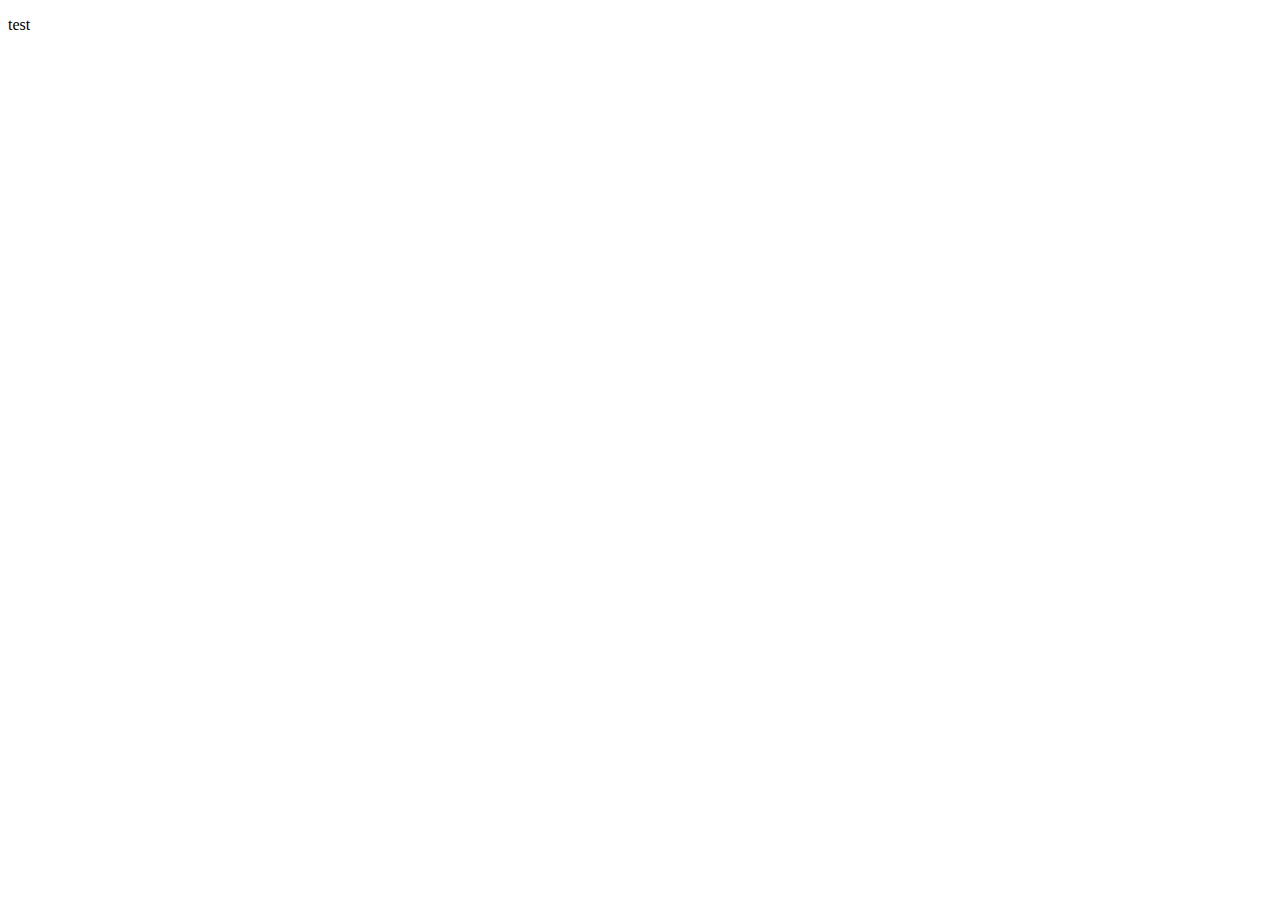
==== bslc.html @ aacd9b30 "buat baru" ====
<!DOCTYPE html>
<html lang="en">
<head>
    <meta charset="UTF-8">
    <meta name="viewport" content="width=device-width, initial-scale=1.0">
    <title>Document</title>
</head>
<body>
    <p>test</p>
</body>
</html>
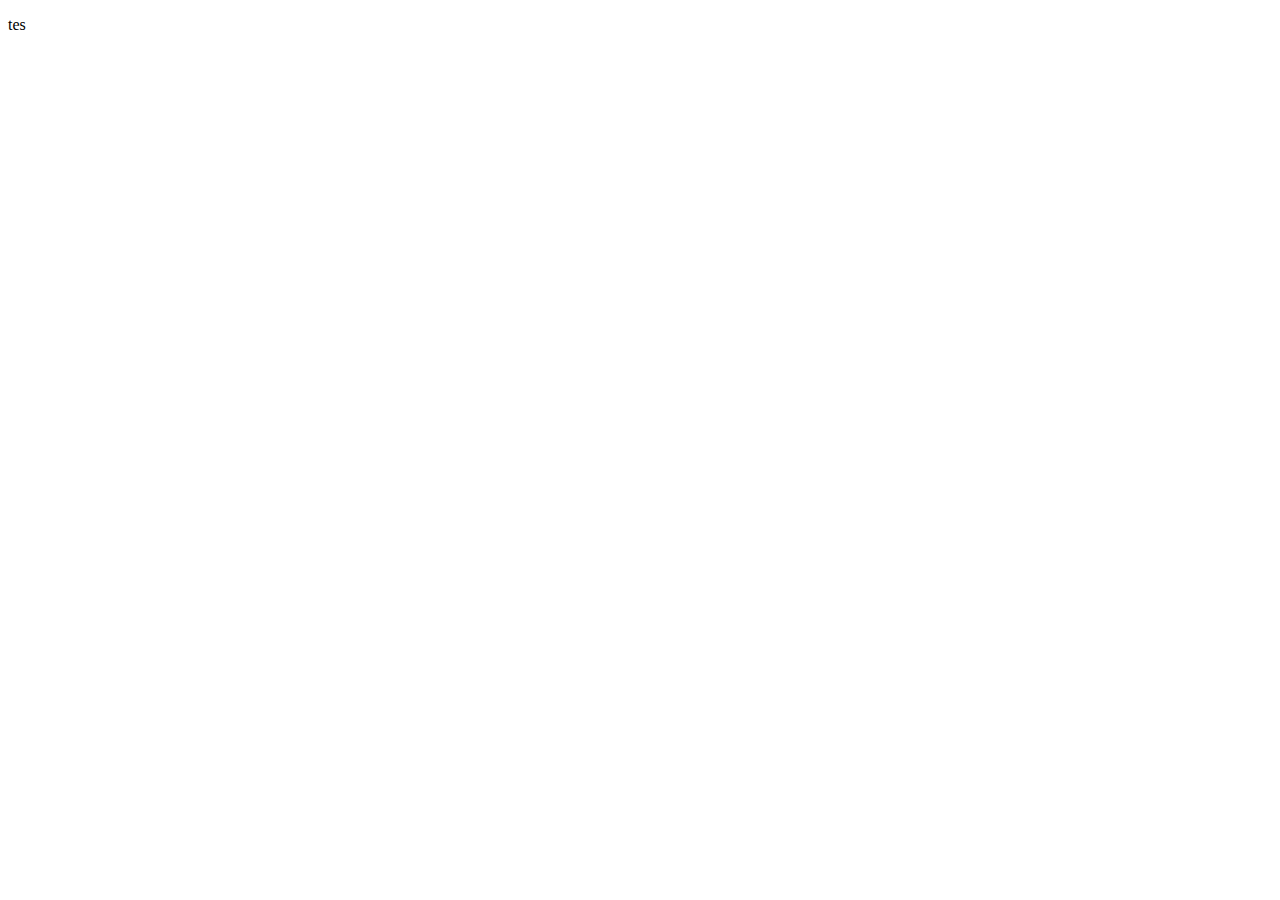
==== commit 53a9e9a1: "buat baru" ====
--- a/bslc.html
+++ b/bslc.html
@@ -6,6 +6,6 @@
     <title>Document</title>
 </head>
 <body>
-    <p>test</p>
+    <p>tes</p>
 </body>
 </html>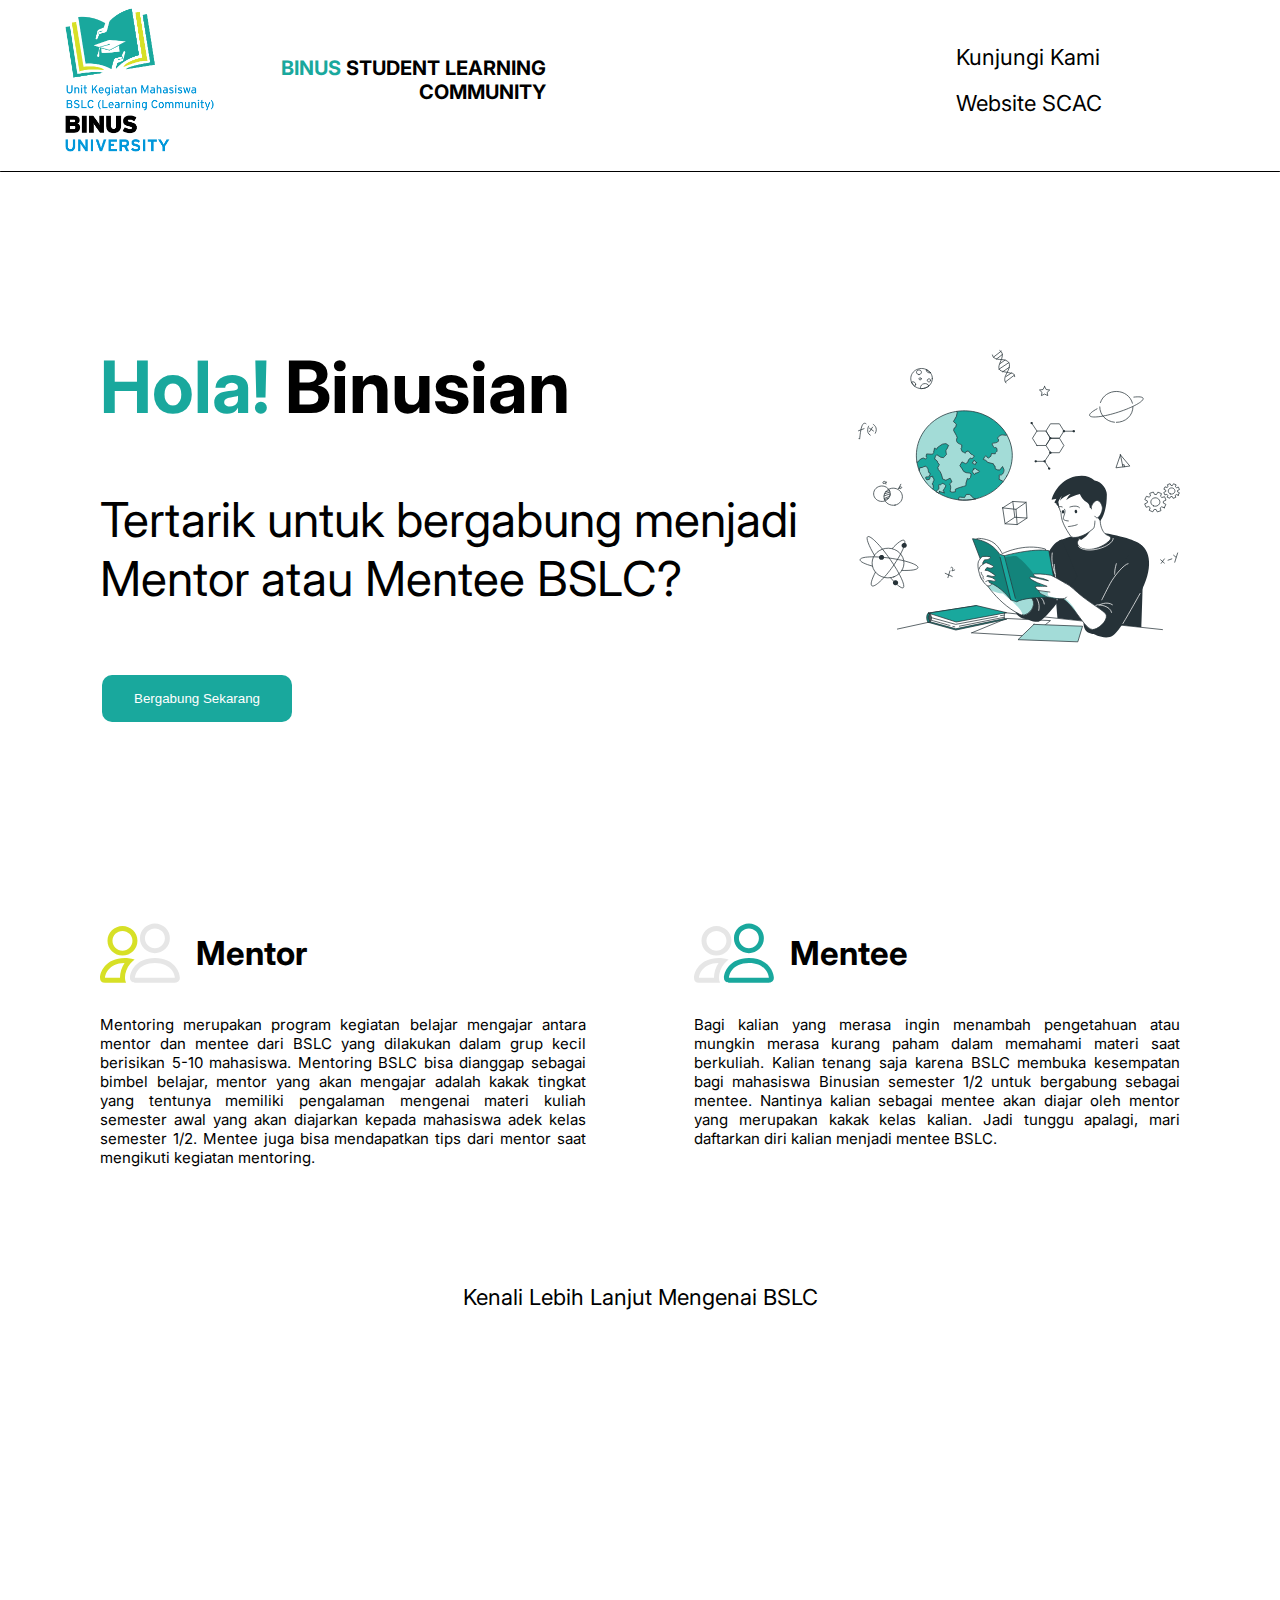
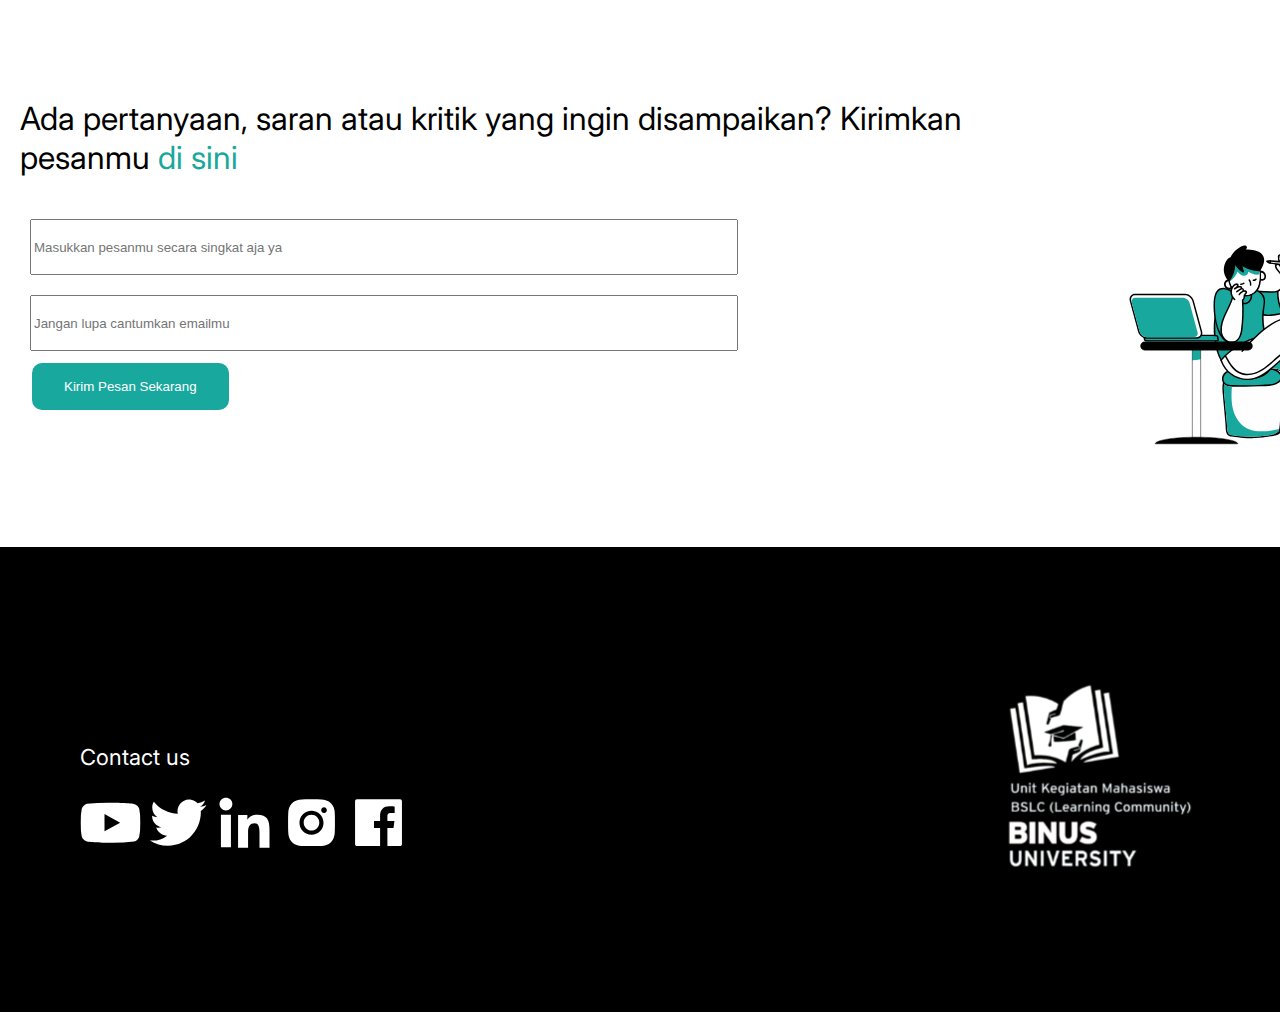
==== commit 0ccde28e: "Styling" ====
--- a/bslc.html
+++ b/bslc.html
@@ -1,11 +1,166 @@
 <!DOCTYPE html>
 <html lang="en">
-<head>
-    <meta charset="UTF-8">
-    <meta name="viewport" content="width=device-width, initial-scale=1.0">
+  <head>
+    <meta charset="UTF-8" />
+    <meta name="viewport" content="width=device-width, initial-scale=1.0" />
     <title>Document</title>
-</head>
-<body>
-    <p>tes</p>
-</body>
-</html>+    <link
+      href="https://fonts.googleapis.com/css?family=Inter"
+      rel="stylesheet"
+    />
+
+    <link rel="stylesheet" href="style.css" />
+  </head>
+  <body>
+    <nav class="navbar">
+      <div class="navdiv">
+        <img
+          class="logo_bslc"
+          src="./logo-bslc-scroll.png"
+          alt="logo BSLC"
+          width="150"
+        />
+        <h2 class="logo_text"><span>BINUS </span>STUDENT LEARNING COMMUNITY</h2>
+      </div>
+      <div class="navlink">
+        <ul>
+          <li>
+            <a href="https://new.bslc.or.id/">Kunjungi Kami</a>
+          </li>
+          <li>
+            <a href="https://student-activity.binus.ac.id/bslc/"
+              >Website SCAC</a
+            >
+          </li>
+        </ul>
+      </div>
+    </nav>
+
+    <hr />
+
+    <div class="pos_cen">
+      <div class="container_hola">
+        <h2><span>Hola!</span> Binusian</h2>
+        <p>Tertarik untuk bergabung menjadi Mentor atau Mentee BSLC?</p>
+        <a href="https://join.bslc.or.id/">
+          <button class="button_bergabung">Bergabung Sekarang</button>
+        </a>
+      </div>
+
+      <img
+        class="img_pelajar"
+        src="./Pelajar.svg"
+        alt="Gambar Pelajar"
+        width="250"
+      />
+    </div>
+
+    <section class="type-member">
+      <div class="member">
+        <div class="title-section">
+          <img class="mentor_img" src="./Vector.svg" alt="Mentor" />
+          <h2>Mentor</h2>
+        </div>
+        <p class="mentor_text">
+          Mentoring merupakan program kegiatan belajar mengajar antara mentor
+          dan mentee dari BSLC yang dilakukan dalam grup kecil berisikan 5-10
+          mahasiswa. Mentoring BSLC bisa dianggap sebagai bimbel belajar, mentor
+          yang akan mengajar adalah kakak tingkat yang tentunya memiliki
+          pengalaman mengenai materi kuliah semester awal yang akan diajarkan
+          kepada mahasiswa adek kelas semester 1/2. Mentee juga bisa mendapatkan
+          tips dari mentor saat mengikuti kegiatan mentoring.
+        </p>
+      </div>
+
+      <div class="member">
+        <div class="title-section">
+          <img class="mentor_img" src="./Vector (1).svg" alt="Mentee" />
+          <h2>Mentee</h2>
+        </div>
+        <p class="mentor_text">
+          Bagi kalian yang merasa ingin menambah pengetahuan atau mungkin merasa
+          kurang paham dalam memahami materi saat berkuliah. Kalian tenang saja
+          karena BSLC membuka kesempatan bagi mahasiswa Binusian semester 1/2
+          untuk bergabung sebagai mentee. Nantinya kalian sebagai mentee akan
+          diajar oleh mentor yang merupakan kakak kelas kalian. Jadi tunggu
+          apalagi, mari daftarkan diri kalian menjadi mentee BSLC.
+        </p>
+      </div>
+    </section>
+
+    <div class="link_video">
+      <p>Kenali Lebih Lanjut Mengenai BSLC</p>
+      <iframe
+        width="560"
+        height="315"
+        src="https://www.youtube.com/embed/D6OT6IBRG9Q?si=bVjtRJ5LFn0_Cvhl"
+        title="YouTube video player"
+        frameborder="0"
+        allow="accelerometer; autoplay; clipboard-write; encrypted-media; gyroscope; picture-in-picture; web-share"
+        allowfullscreen
+      >
+      </iframe>
+    </div>
+
+    <div class="text_form">
+      <div class="form_ans">
+        <p>
+          Ada pertanyaan, saran atau kritik yang ingin disampaikan? Kirimkan
+          pesanmu <span>di sini</span>
+        </p>
+
+        <div class="form_text">
+          <form>
+            <input
+              type="text"
+              placeholder="Masukkan pesanmu secara singkat aja ya"
+              size="60"
+            />
+            <input
+              type="text"
+              placeholder="Jangan lupa cantumkan emailmu"
+              size="60"
+            />
+          </form>
+          <div class="kirim_button">
+            <button class="button_kirim">Kirim Pesan Sekarang</button>
+          </div>
+        </div>
+      </div>
+
+      <div class="question_img">
+        <img src="Question (1).svg" />
+      </div>
+    </div>
+
+    <div class="footer">
+      <div class="footer_sosmed">
+        <div class="footer_contact">
+          <p>Contact us</p>
+        </div>
+        <div class="footer_img">
+          <a href="https://www.youtube.com/c/BinusStudentLearningCommunity">
+            <img src="akar-icons_youtube-fill.svg"
+          /></a>
+          <a href="https://twitter.com/BSLC_BINUS ">
+            <img src="akar-icons_twitter-fill.svg"
+          /></a>
+          <a
+            href="https://www.linkedin.com/company/binus-student-learning-community/mycompany/"
+          >
+            <img src="akar-icons_linkedin-fill.svg"
+          /></a>
+          <a href="https://www.instagram.com/bslc_binus/?hl=en">
+            <img src="ant-design_instagram-filled.svg"
+          /></a>
+          <a href="https://www.facebook.com/BinusStudentLearningCommunity/">
+            <img src="ant-design_facebook-filled.svg"
+          /></a>
+        </div>
+      </div>
+      <div class="footer_logo">
+        <img src="Logo_BSLC_White-01 1.svg" />
+      </div>
+    </div>
+  </body>
+</html>
--- a/style.css
+++ b/style.css
@@ -0,0 +1,247 @@
+html {
+  margin: 0;
+  padding: 0;
+}
+
+body {
+  font-family: "Inter";
+  font-size: 22px;
+  /* min-width: fit-content; */
+  margin: 0;
+  padding: 0;
+}
+
+.navbar {
+  flex-direction: row;
+  display: flex;
+}
+
+.navdiv {
+  display: flex;
+  align-items: center;
+}
+.navlink {
+  display: flex;
+  align-items: center;
+  margin-left: 350px;
+}
+
+.logo_text {
+  margin-left: 60px;
+  text-align: right;
+}
+
+.navdiv h2 {
+  font-size: 20px;
+}
+
+hr {
+  border: none;
+  color: #000000;
+  height: 1px;
+  border-radius: 10px;
+  /* width: 300px; */
+  background-color: #000000;
+}
+
+.logo_bslc {
+  width: 160px;
+  height: 160px;
+  margin-left: 60px;
+}
+
+nav ul {
+  list-style: none;
+  padding-right: 60px;
+}
+
+nav ul li {
+  display: inline-block;
+  margin: 10px 20px;
+}
+
+nav ul li a {
+  text-align: center;
+  color: black;
+  text-decoration: none;
+}
+
+h3 span {
+  color: #19a89d;
+}
+
+h2 span {
+  color: #19a89d;
+}
+
+.img_pelajar {
+  float: right;
+  width: 30%;
+}
+.pos_cen {
+  display: flex;
+  flex-direction: row;
+  align-items: center;
+  padding: 100px;
+  justify-content: space-between;
+  left: 15%;
+  margin: 0;
+}
+
+.pos_cen img {
+  display: flex;
+}
+
+.container_hola {
+  font-size: 48px;
+}
+
+.button_bergabung {
+  background-color: #19a89d;
+  color: white;
+  border: none;
+  display: inline-block;
+  margin: 4px 2px;
+  padding: 16px 32px;
+  border-radius: 10px;
+}
+
+section {
+  padding: 80px 100px;
+}
+
+.type-member {
+  display: flex;
+  flex-direction: row;
+  gap: 10%;
+}
+
+.member {
+  width: 45%;
+}
+
+.title-section {
+  display: flex;
+  gap: 1rem;
+  align-items: center;
+}
+
+.mentor_img {
+  width: 80px;
+  height: 80px;
+  object-fit: contain;
+}
+
+.mentor_text {
+  font-size: 15px;
+  text-align: justify;
+}
+
+.link_video {
+  display: flex;
+  align-items: center;
+  flex-direction: column;
+}
+
+.text_form span {
+  color: #19a89d;
+}
+
+.text_form {
+  display: flex;
+  flex-direction: row;
+  align-items: flex-start;
+  justify-content: space-between;
+  margin-bottom: 60px;
+  padding: 20px;
+}
+
+.kirim_button {
+  margin-top: 100px;
+  margin-left: 10px;
+}
+
+.form_ans {
+  display: flex;
+  flex-direction: column;
+  margin-right: 20px;
+}
+
+.form_text {
+  margin-bottom: 10px;
+  flex-direction: row;
+}
+
+.text_form p {
+  font-size: 32px;
+}
+
+.text_form input {
+  margin-bottom: 20px;
+  margin-left: 10px;
+}
+
+.text_form .form_ans form input {
+  width: 700px;
+  height: 50px;
+}
+
+.text_form .form_ans form {
+  border: 1px;
+  width: 962px;
+  height: 40px;
+  margin-top: 10px;
+}
+
+.button_kirim {
+  background-color: #19a89d;
+  color: white;
+  border: none;
+  display: inline-block;
+  margin: 4px 2px;
+  padding: 16px 32px;
+  border-radius: 10px;
+  cursor: pointer;
+}
+
+.question_img {
+  width: 400px;
+  height: 400px;
+  flex: auto;
+  margin-right: 200px;
+}
+
+.question_img img {
+  width: 500px;
+  height: 500px;
+}
+
+.footer {
+  background-color: #000000;
+  display: flex;
+  flex-direction: row;
+  align-items: center;
+  padding: 80px;
+  justify-content: space-between;
+}
+
+.footer_contact {
+  color: white;
+  display: flex;
+  flex-direction: row;
+}
+
+.footer_sosmed {
+  display: flex;
+  flex-direction: column;
+  margin-top: 20px;
+}
+
+.footer_logo {
+  /* margin-top: 20px; */
+}
+
+.footer_logo img {
+  width: 200px;
+  height: 300px;
+}
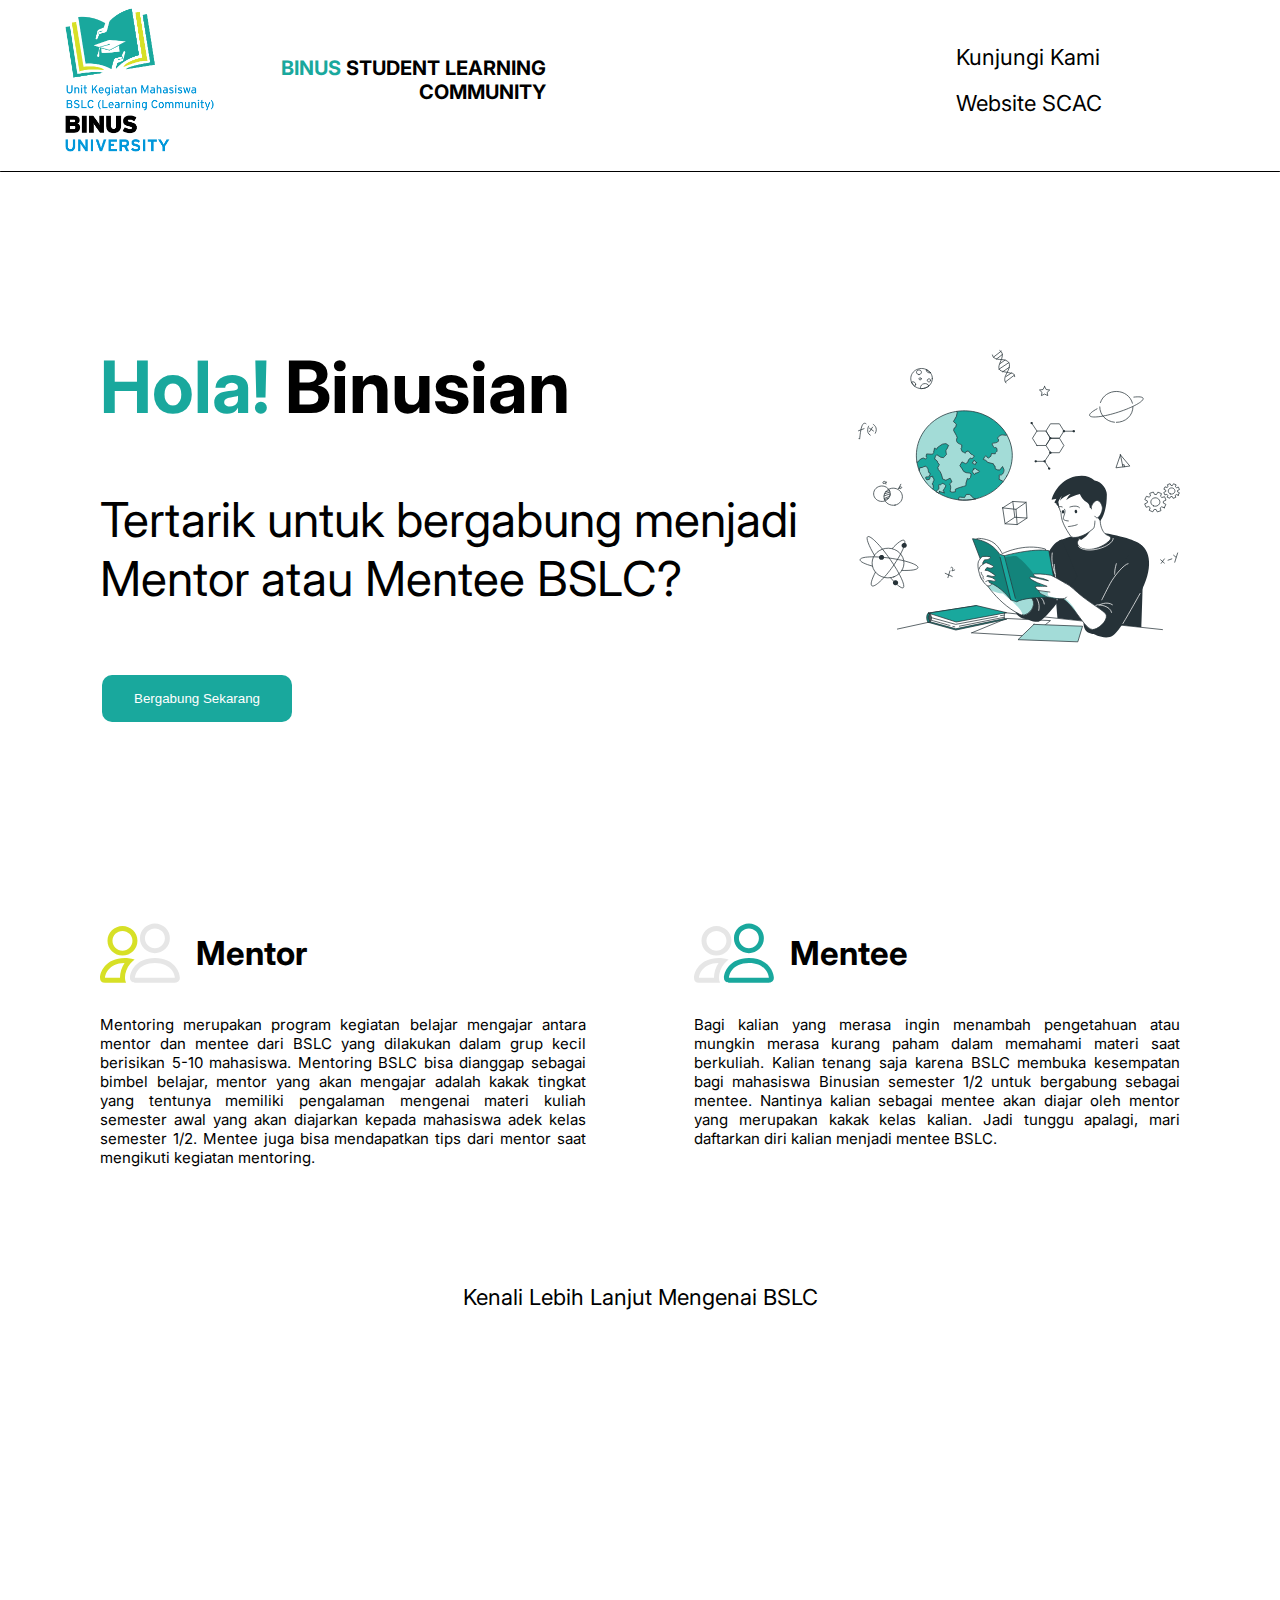
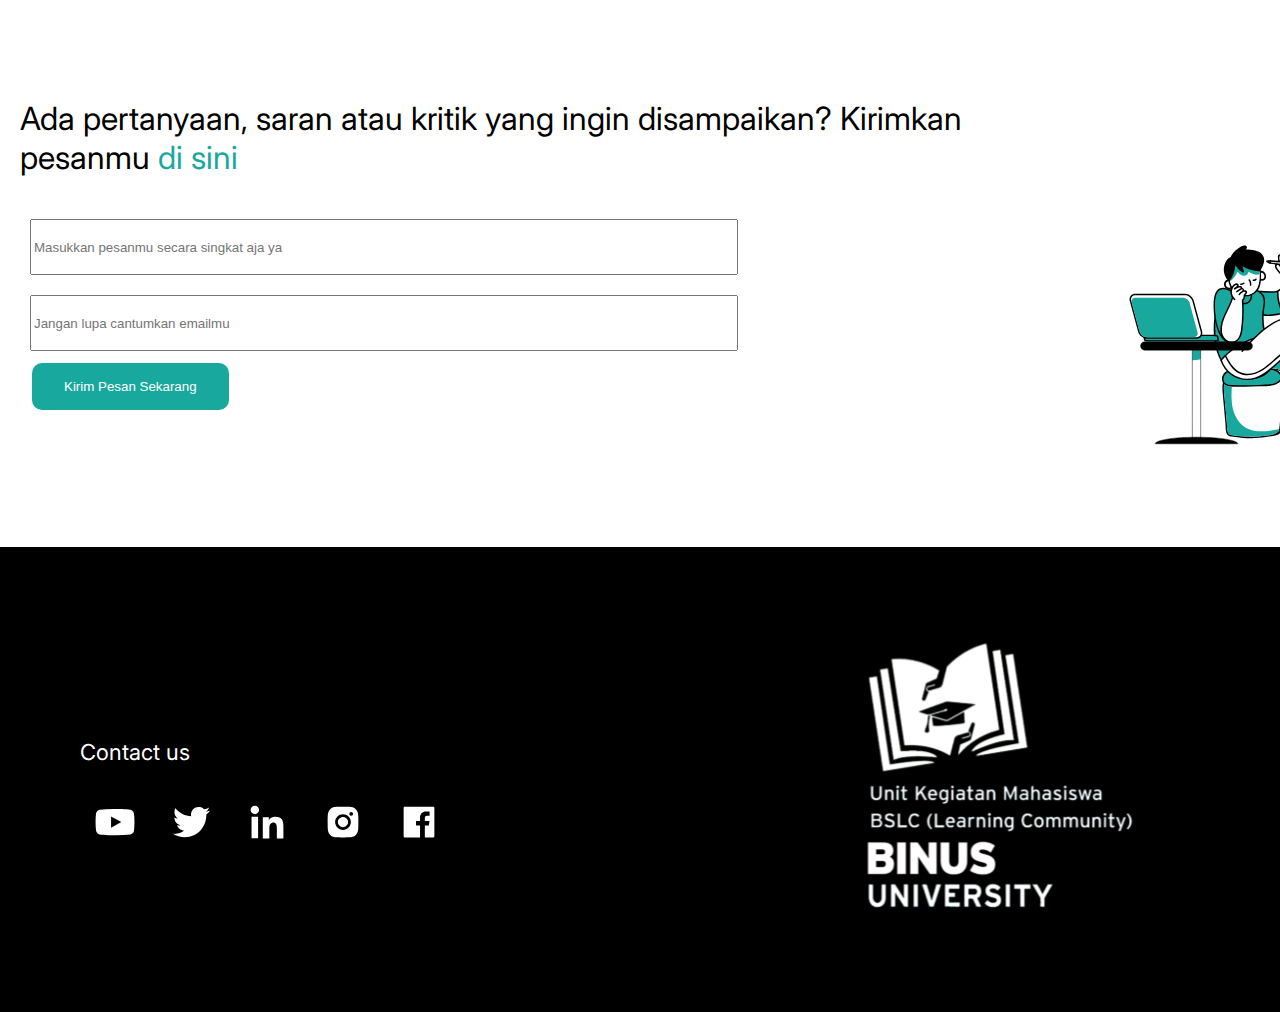
==== commit ba491b20: "posting" ====
--- a/bslc.html
+++ b/bslc.html
@@ -16,7 +16,7 @@
       <div class="navdiv">
         <img
           class="logo_bslc"
-          src="./logo-bslc-scroll.png"
+          src="/image/logo-bslc-scroll.png"
           alt="logo BSLC"
           width="150"
         />
@@ -49,7 +49,7 @@
 
       <img
         class="img_pelajar"
-        src="./Pelajar.svg"
+        src="/image/Pelajar.svg"
         alt="Gambar Pelajar"
         width="250"
       />
@@ -58,7 +58,7 @@
     <section class="type-member">
       <div class="member">
         <div class="title-section">
-          <img class="mentor_img" src="./Vector.svg" alt="Mentor" />
+          <img class="mentor_img" src="/image/Vector.svg" alt="Mentor" />
           <h2>Mentor</h2>
         </div>
         <p class="mentor_text">
@@ -74,7 +74,7 @@
 
       <div class="member">
         <div class="title-section">
-          <img class="mentor_img" src="./Vector (1).svg" alt="Mentee" />
+          <img class="mentor_img" src="/image/Vector (1).svg" alt="Mentee" />
           <h2>Mentee</h2>
         </div>
         <p class="mentor_text">
@@ -129,7 +129,7 @@
       </div>
 
       <div class="question_img">
-        <img src="Question (1).svg" />
+        <img src="/image/Question (1).svg" />
       </div>
     </div>
 
@@ -140,26 +140,26 @@
         </div>
         <div class="footer_img">
           <a href="https://www.youtube.com/c/BinusStudentLearningCommunity">
-            <img src="akar-icons_youtube-fill.svg"
+            <img src="/image/akar-icons_youtube-fill.svg"
           /></a>
           <a href="https://twitter.com/BSLC_BINUS ">
-            <img src="akar-icons_twitter-fill.svg"
+            <img src="/image/akar-icons_twitter-fill.svg"
           /></a>
           <a
             href="https://www.linkedin.com/company/binus-student-learning-community/mycompany/"
           >
-            <img src="akar-icons_linkedin-fill.svg"
+            <img src="/image/akar-icons_linkedin-fill.svg"
           /></a>
           <a href="https://www.instagram.com/bslc_binus/?hl=en">
-            <img src="ant-design_instagram-filled.svg"
+            <img src="/image/ant-design_instagram-filled.svg"
           /></a>
           <a href="https://www.facebook.com/BinusStudentLearningCommunity/">
-            <img src="ant-design_facebook-filled.svg"
+            <img src="  /image/ant-design_facebook-filled.svg"
           /></a>
         </div>
       </div>
       <div class="footer_logo">
-        <img src="Logo_BSLC_White-01 1.svg" />
+        <img src="/image/Logo_BSLC_White-01 1.svg " />
       </div>
     </div>
   </body>
--- a/style.css
+++ b/style.css
@@ -237,11 +237,12 @@
   margin-top: 20px;
 }
 
-.footer_logo {
-  /* margin-top: 20px; */
+.footer_img img {
+  width: 40px;
+  margin: 15px;
 }
 
 .footer_logo img {
-  width: 200px;
+  width: 400px;
   height: 300px;
 }
